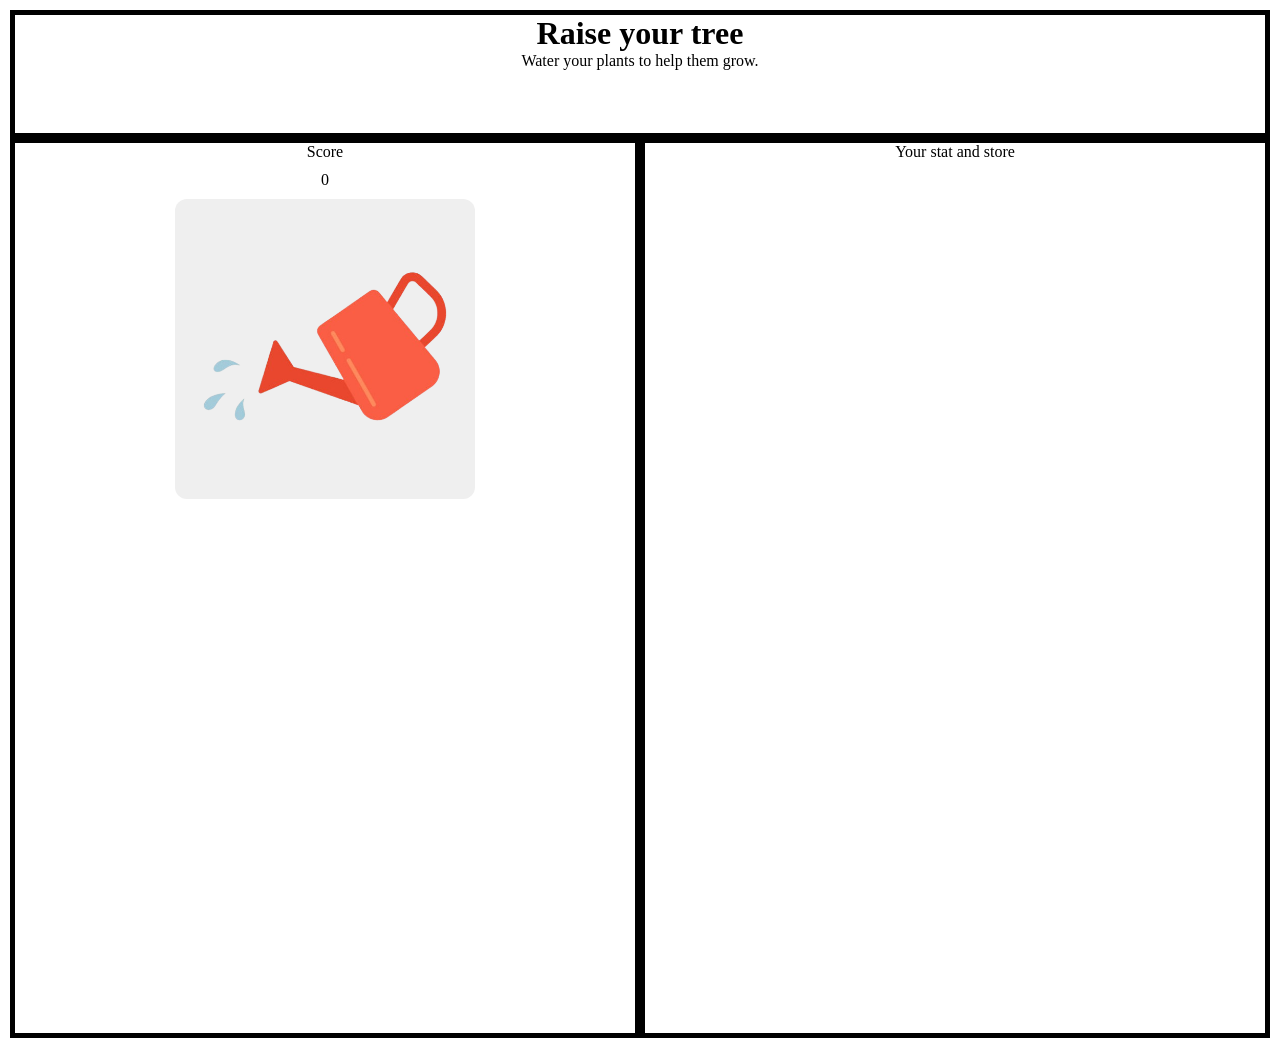
==== ClickGame/index.html @ 253f9447 "add clickerEX and setup mainID's activity Co-authored-by: sahardchd-ai <sahard.chd@gmail.com>" ====
<!doctype html>
<html lang="en">
  <head>
    <meta charset="UTF-8" />
    <meta name="viewport" content="width=device-width, initial-scale=1.0" />
    <title>Raise your tree</title>
    <link rel="stylesheet" href="style.css" />
  </head>
  <body>
    <header>
      <h1 style="text-align: center">Raise your tree</h1>
      <p style="text-align: center">Water your plants to help them grow.</p>
    </header>

    <div id="field">
      <!-- section left -->
      <section id="sectionLeft"> <span id="score">
        Score
      </span>
        <div id="yourCount"></div>
        <button id="btn-watering"></button>
      </section>

      <div id="seperator"></div>
      <!--เส้นแบ่งsection-->

      <!-- section left -->
      <section id="sectionRight">Your stat and store</section>

      <!-- <div id="seperator"></div>เส้นแบ่งsection -->
    </div>
  </body>
  <script src="script.js"></script>
</html>
---- ClickGame/style.css ----
* {
  margin: 0;
  padding: 0;
  box-sizing: border-box;
}

body{
    margin: 0px;
    padding: 10px;
    width: 100%;
    min-height: 100vh;
}

header{
    margin: 0px;
    padding-bottom: 5%;
    border: 5px solid black;
}

#field{
    display: flex;
    justify-content: space-evenly;
    height: 100%;
    align-items: center ;
}

section{
    width: 100%;
    min-height: 100vh;
    display: flex;
    flex-direction: column ;
    /* justify-content: space-around; */
    align-items:center;
    border: 5px solid black;
}

#seperator{
    flex: 1;

}

#yourCount{
    margin: 10px;

}

#btn-watering {
  /* ใส่ url( ... ) ครอบพาธไฟล์รูปภาพเอาไว้ */
  background-image: url("media/istockphoto-1648523249-612x612-removebg-preview.png");
  
  /* แนะนำให้ใส่ 3 บรรทัดนี้เพิ่มเข้าไปด้วย เพื่อให้รูปภาพแสดงผลได้พอดีกับขนาดปุ่ม */
  background-size:contain;       /* ขยายรูปให้เต็มพื้นที่ปุ่ม */
  background-position: center;  /* จัดให้รูปอยู่กึ่งกลางปุ่ม */
  background-repeat: no-repeat; /* ไม่ให้รูปภาพแสดงซ้ำ */
  width:300px;   /* ปรับความกว้างของปุ่ม */
  height:300px;   /* ปรับความสูงของปุ่ม */
  border: none;
  border-radius: 12px; /* เพิ่มความโค้งมนให้ปุ่มดูทันสมัย */
  cursor: pointer;     /* เปลี่ยนเมาส์เป็นรูปมือเวลาชี้ */

}
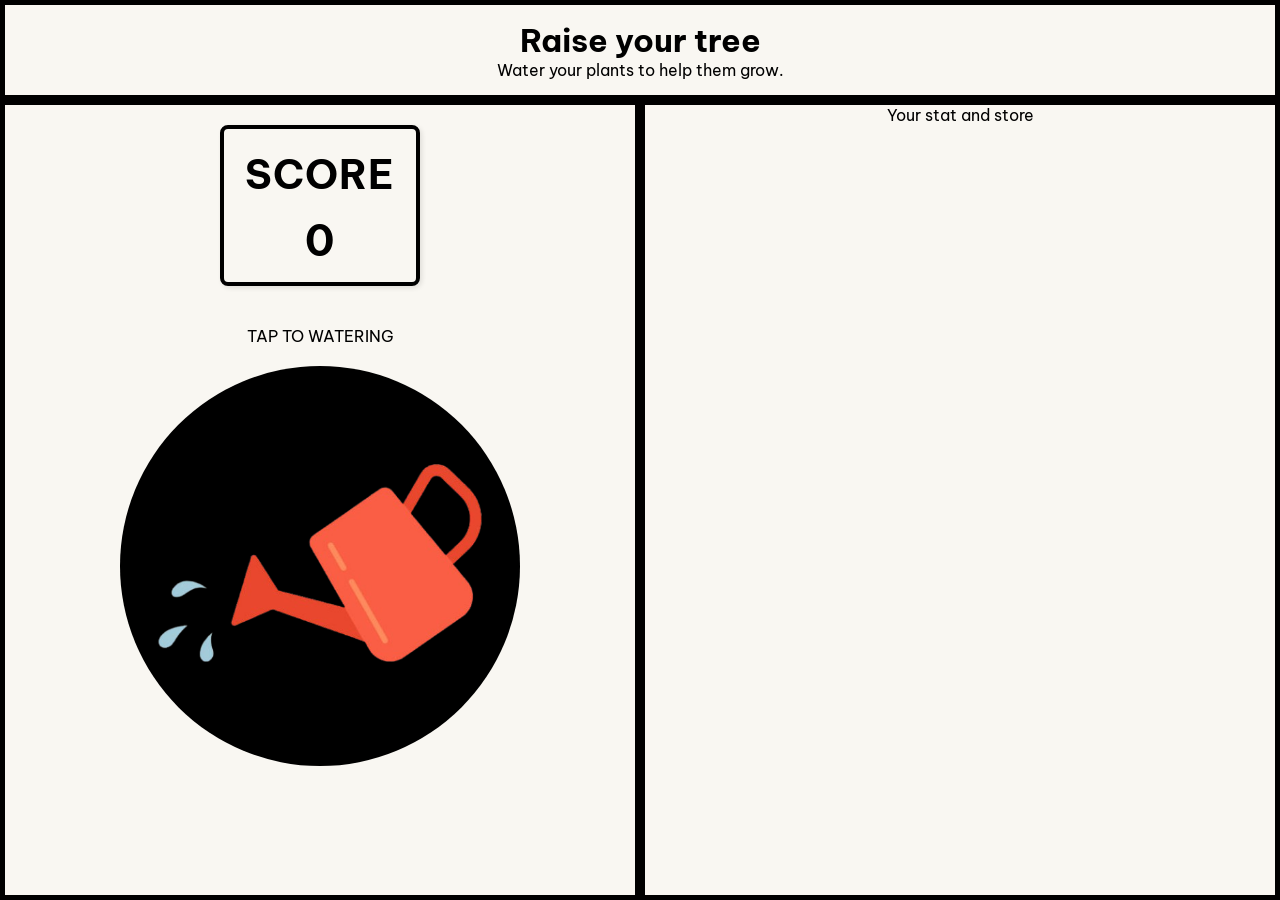
==== commit e7ee4d66: "update Clickgame Co-authored-by: SaharadMk <saharad.ch@gmail.com>" ====
--- a/ClickGame/index.html
+++ b/ClickGame/index.html
@@ -5,6 +5,12 @@
     <meta name="viewport" content="width=device-width, initial-scale=1.0" />
     <title>Raise your tree</title>
     <link rel="stylesheet" href="style.css" />
+    <link rel="preconnect" href="https://fonts.googleapis.com" />
+    <link rel="preconnect" href="https://fonts.gstatic.com" crossorigin />
+    <link
+      href="https://fonts.googleapis.com/css2?family=Be+Vietnam+Pro:ital,wght@0,100;0,200;0,300;0,400;0,500;0,600;0,700;0,800;0,900;1,100;1,200;1,300;1,400;1,500;1,600;1,700;1,800;1,900&display=swap"
+      rel="stylesheet"
+    />
   </head>
   <body>
     <header>
@@ -14,10 +20,18 @@
 
     <div id="field">
       <!-- section left -->
-      <section id="sectionLeft"> <span id="score">
-        Score
-      </span>
-        <div id="yourCount"></div>
+      <section id="sectionLeft">
+        <div id="scoreText">
+          <div>Score</div>
+          <div id="scoreCount">
+            <img
+              alt="Sapling Logo"
+              class="leaves-icon"
+              src="media/clicktreeicon.jpg"
+            />
+          </div>
+        </div>
+        <div id="tree-hint">TAP TO WATERING</div>
         <button id="btn-watering"></button>
       </section>
 
--- a/ClickGame/style.css
+++ b/ClickGame/style.css
@@ -2,60 +2,146 @@
   margin: 0;
   padding: 0;
   box-sizing: border-box;
+  font-family: "Be Vietnam Pro", sans-serif;
 }
 
-body{
-    margin: 0px;
-    padding: 10px;
-    width: 100%;
-    min-height: 100vh;
+/* ลบ padding ออก และตั้ง body ให้เป็น Flexbox แนวตั้ง */
+body {
+  width: 100vw;
+  height: 100vh;
+  background-color: #f9f7f2;
+  overflow: hidden; /* ป้องกันแถบสกรอลล์ */
+  display: flex;
+  flex-direction: column;
 }
 
-header{
-    margin: 0px;
-    padding-bottom: 5%;
-    border: 5px solid black;
+/* Header กำหนดความสูงคงที่ หรือใช้ padding แบบพอดีๆ */
+header {
+  padding: 15px 0;
+  border: 5px solid black;
+  text-align: center;
 }
 
-#field{
-    display: flex;
-    justify-content: space-evenly;
-    height: 100%;
-    align-items: center ;
+/* #field จะดึงพื้นที่ความสูงส่วนที่เหลือทั้งหมดของหน้าจอมาใช้ */
+#field {
+  flex: 1;
+  display: flex;
+  width: 100%;
+  height: 100%;
 }
 
-section{
-    width: 100%;
-    min-height: 100vh;
-    display: flex;
-    flex-direction: column ;
-    /* justify-content: space-around; */
-    align-items:center;
-    border: 5px solid black;
+/* ปรับ section (ฝั่งซ้ายและฝั่งขวา) ให้ขยายเต็มความสูงและแบ่งครึ่งพอดี */
+section {
+  flex: 1; /* ขยายกว้างเท่าๆ กัน */
+  height: 100%;
+  display: flex;
+  flex-direction: column;
+  align-items: center;
+  /* จัดเนื้อหาตรงกลางแนวตั้ง */
+  /* justify-content: space-around; */
+  border: 5px solid black;
 }
 
-#seperator{
-    flex: 1;
-
+#sectionLeft {
+  height: 100%;
+  display: flex;
+  flex-direction: column;
+  align-items: center;
+  /* จัดเนื้อหาตรงกลางแนวตั้ง */
+  /* justify-content: space-between; */
 }
 
-#yourCount{
-    margin: 10px;
+#sectionRight {
+  display: flex;
+  flex-direction: column;
+  justify-content: flex-start;
+}
 
+#seperator {
+  width: auto;
+  /* flex: 1; */
+}
+
+#scoreText {
+  margin: 20px;
+  padding: 20px;
+
+  /* 1. ปรับปรุงเส้นขอบให้ดูโมเดิร์นและชัดเจน (ลบ border-style: groove ออก) */
+  border: 4px solid black;
+  border-radius: 8px; /* เพิ่มความโค้งมนเล็กน้อยให้ดูไม่แข็งเกินไป */
+
+  /* 2. กำหนดขนาดกล่องตามต้องการ */
+  box-sizing: border-box;
+  width: 200px;
+  height: auto; /* ลดความสูงลงเล็กน้อยเพื่อให้ดูสมดุลกับข้อความเดียว */
+  gap: 20px;
+
+  /* 3. **จุดสำคัญ** จัดกึ่งกลางข้อความทั้งแนวตั้งและแนวนอนภายในกล่อง */
+  display: flex; /* เปลี่ยนกล่องนี้ให้เป็น Flex Container */
+  flex-direction: column;
+  justify-content: center; /* จัดกึ่งกลางแนวนอน */
+  align-items: center; /* จัดกึ่งกลางแนวตั้ง */
+
+  /* 4. ปรับแต่งตัวอักษรให้สวยงาม */
+  font-weight: bold; /* ทำตัวหนา */
+  font-size: 40px; /* ปรับขนาดตามชอบ */
+  text-transform: uppercase; /* ทำตัวพิมพ์ใหญ่ทั้งหมด (ถ้าชอบสไตล์นี้) */
+  letter-spacing: 1px; /* เพิ่มระยะห่างระหว่างตัวอักษรเล็กน้อย */
+
+  /* (ตัวเลือกเสริม) เพิ่มเงาให้กล่องดูมีมิติ */
+  box-shadow: 2px 2px 5px rgba(0, 0, 0, 0.1);
+}
+
+/* กำหนดขนาดให้ไอคอน */
+.leaves-icon {
+  width: 32px;         /* กำหนดความกว้างของไอคอน */
+  height: 32px;        /* กำหนดความสูงของไอคอน */
+  object-fit: contain;  /* ปรับให้รูปคงสัดส่วนเดิม ไม่เบี้ยว */
+  display: inline-block;
+  vertical-align: middle;
+}
+
+#tree-hint{
+  margin: 20px;
+}
+
+#scoreCount {
+  margin-bottom: 50px;
+  font-size: 42px;
+  font-weight: bold;
+  line-height: 1; /* ลบระยะห่างขอบบน-ล่างส่วนเกินของตัวเลข */
+  margin: 0;
 }
 
 #btn-watering {
-  /* ใส่ url( ... ) ครอบพาธไฟล์รูปภาพเอาไว้ */
   background-image: url("media/istockphoto-1648523249-612x612-removebg-preview.png");
-  
-  /* แนะนำให้ใส่ 3 บรรทัดนี้เพิ่มเข้าไปด้วย เพื่อให้รูปภาพแสดงผลได้พอดีกับขนาดปุ่ม */
-  background-size:contain;       /* ขยายรูปให้เต็มพื้นที่ปุ่ม */
-  background-position: center;  /* จัดให้รูปอยู่กึ่งกลางปุ่ม */
-  background-repeat: no-repeat; /* ไม่ให้รูปภาพแสดงซ้ำ */
-  width:300px;   /* ปรับความกว้างของปุ่ม */
-  height:300px;   /* ปรับความสูงของปุ่ม */
+  background-color: black;
+  background-size: contain;
+  background-position: center;
+  background-repeat: no-repeat;
+  width: 400px;
+  height: 400px;
   border: none;
-  border-radius: 12px; /* เพิ่มความโค้งมนให้ปุ่มดูทันสมัย */
-  cursor: pointer;     /* เปลี่ยนเมาส์เป็นรูปมือเวลาชี้ */
+  border-radius: 100%;
+  cursor: pointer;
+}
 
-}+@keyframes treeBop {
+  0% {
+    /* ขนาดเดิม และ มุมเดิม (0 องศา) */
+    transform: scale(1) rotate(0deg);
+  }
+  50% {
+    /* ขยายขึ้น 15% พร้อมกับหมุนไปทางขวา 10 องศา */
+    transform: scale(1.15) rotate(-20deg);
+  }
+  100% {
+    /* กลับมาขนาดเดิม และ มุมเดิม */
+    transform: scale(1) rotate(0deg);
+  }
+}
+
+/* ส่วนเรียกใช้ยังคงเดิม */
+.treeActive {
+  animation: treeBop 0.2s ease-in-out;
+}
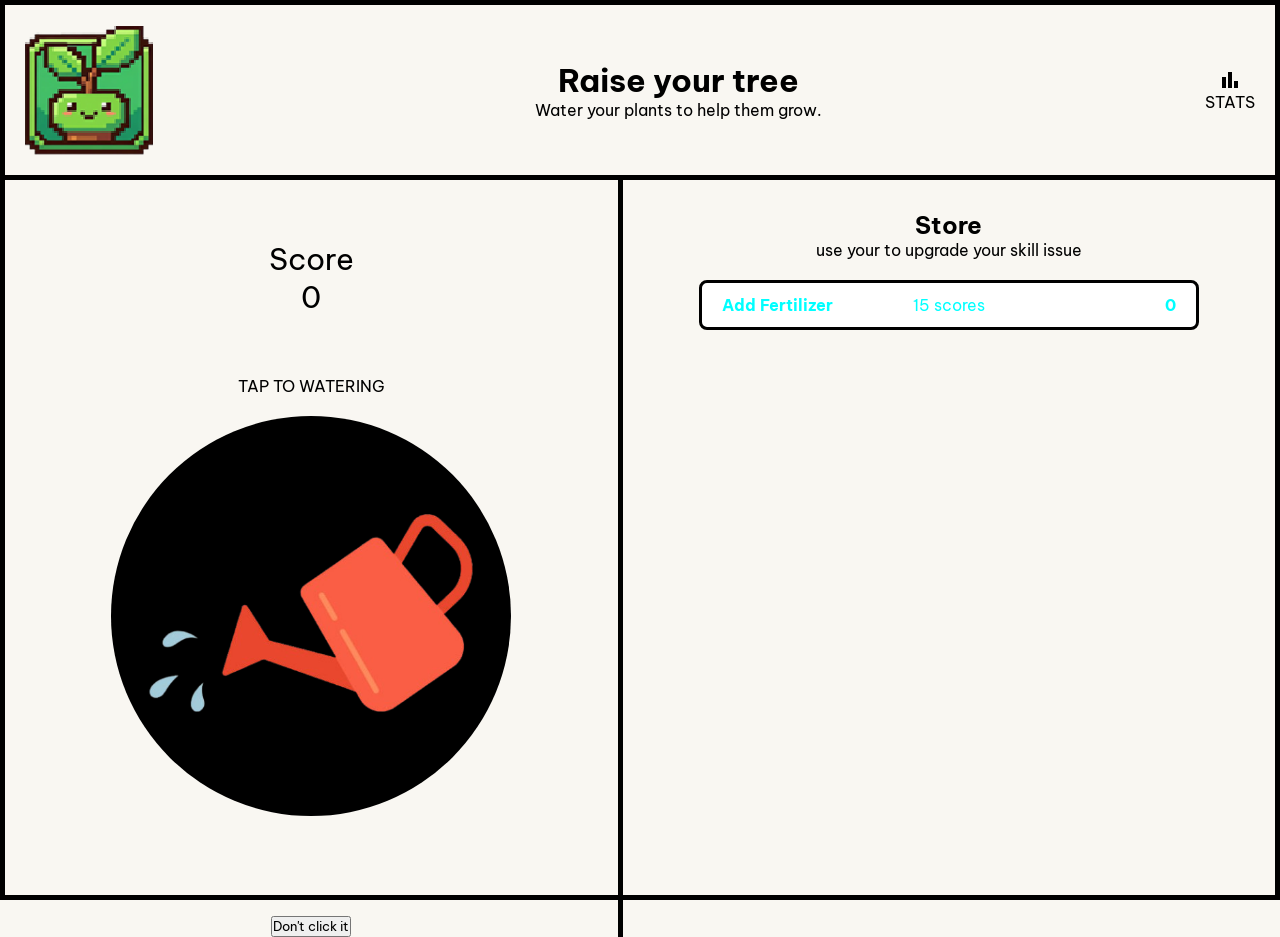
==== commit 335f7d32: "update Clickergame2 Co-authored-by: SaharadMk <saharad.ch@gmail.com>" ====
--- a/ClickGame/index.html
+++ b/ClickGame/index.html
@@ -11,11 +11,28 @@
       href="https://fonts.googleapis.com/css2?family=Be+Vietnam+Pro:ital,wght@0,100;0,200;0,300;0,400;0,500;0,600;0,700;0,800;0,900;1,100;1,200;1,300;1,400;1,500;1,600;1,700;1,800;1,900&display=swap"
       rel="stylesheet"
     />
+    <link
+      rel="stylesheet"
+      href="https://fonts.googleapis.com/css2?family=Material+Symbols+Outlined:opsz,wght,FILL,GRAD@24,400,0,0"
+    />
   </head>
   <body>
     <header>
-      <h1 style="text-align: center">Raise your tree</h1>
-      <p style="text-align: center">Water your plants to help them grow.</p>
+      <a href="index.html">
+        <img
+          src="media/clicktreeicon-removebg-preview2.png"
+          alt="Sapling Logo"
+          class="leaves-icon"
+        />
+      </a>
+      <div id="headTitle">
+        <h1>Raise your tree</h1>
+        <p>Water your plants to help them grow.</p>
+      </div>
+      <div class="stats-btn" type="button">
+        <span class="material-symbols-outlined" id="statIcon">bar_chart</span>
+        <span class="btn-label">STATS</span>
+      </div>
     </header>
 
     <div id="field">
@@ -23,23 +40,34 @@
       <section id="sectionLeft">
         <div id="scoreText">
           <div>Score</div>
-          <div id="scoreCount">
-            <img
-              alt="Sapling Logo"
-              class="leaves-icon"
-              src="media/clicktreeicon.jpg"
-            />
-          </div>
+          <div id="scoreCount"></div>
         </div>
         <div id="tree-hint">TAP TO WATERING</div>
         <button id="btn-watering"></button>
+        <button id="btn-reset">Don't click it</button>
       </section>
 
       <div id="seperator"></div>
       <!--เส้นแบ่งsection-->
 
-      <!-- section left -->
-      <section id="sectionRight">Your stat and store</section>
+      <!-- section right -->
+      <section id="sectionRight">
+        <div>
+          <h2>Store</h2>
+          <p>use your to upgrade your skill issue</p>
+        </div>
+        <div id="upgradeStore">
+          <div id="upgrade">
+            <p class="upgrade-title">Add Fertilizer</p>
+
+            <p class="upgrade-cost">15 scores</p>
+
+            <p id="fertilizerCount" class="upgrade-count">0</p>
+          </div>
+          <div></div>
+          <div></div>
+        </div>
+      </section>
 
       <!-- <div id="seperator"></div>เส้นแบ่งsection -->
     </div>
--- a/ClickGame/style.css
+++ b/ClickGame/style.css
@@ -5,112 +5,82 @@
   font-family: "Be Vietnam Pro", sans-serif;
 }
 
-/* ลบ padding ออก และตั้ง body ให้เป็น Flexbox แนวตั้ง */
 body {
   width: 100vw;
   height: 100vh;
   background-color: #f9f7f2;
-  overflow: hidden; /* ป้องกันแถบสกรอลล์ */
+  /* ป้องกันแถบสกรอลล์ */
+  /* overflow: hidden;  */
   display: flex;
   flex-direction: column;
+  border: 5px solid black;
 }
 
-/* Header กำหนดความสูงคงที่ หรือใช้ padding แบบพอดีๆ */
 header {
-  padding: 15px 0;
-  border: 5px solid black;
+  display: flex;
+  justify-content: space-between;
+  align-items: center;
+  height: 200px;
+  padding: 20px 20px;
+  border-bottom: 5px solid black;
+  box-sizing: border-box;
+}
+
+.leaves-icon {
+  display: flex;
+  box-sizing: border-box;
+  height: 130px;
+  width: auto;
+  cursor: pointer;
+  image-rendering: pixelated;
+  /* align-items: center; */
+  /* border: none; ถ้าต้องการเอาเส้นขอบออกด้วย */
+  /* outline: none; */
+  /* cursor: pointer; */
+  /* object-fit: contain; */
+}
+#headTitle {
+  text-align: center;
+  flex-shrink: 0;
+}
+
+.stats-btn {
+  display: flex;
+  flex-direction: column;
+  align-items: center;
+  justify-content: center;
+  cursor: pointer;
+  background: transparent;
+  border: none;
+}
+
+#field {
+  display: flex;
+  flex: 1; /* ยืดกินพื้นที่ส่วนล่างทั้งหมด */
+  width: 100%;
+  align-items: flex-start; /* จัดเนื้อหาภายในให้อยู่กึ่งกลางแนวตั้ง */
+  box-sizing: border-box;
+}
+
+#sectionLeft {
+  display: flex;
+  flex-direction: column;
+  align-items: center;
+  flex: 1;
+  justify-content: flex-start;
+  padding-top: 30px;
+}
+
+#scoreText {
+  /* 3. ปรับ padding ออก แล้วใช้ margin เว้นระยะห่างด้านล่างแทน */
+  padding: 30px 0;
+  margin-bottom: 10px;
+  font-size: 30px;
   text-align: center;
 }
 
-/* #field จะดึงพื้นที่ความสูงส่วนที่เหลือทั้งหมดของหน้าจอมาใช้ */
-#field {
-  flex: 1;
-  display: flex;
-  width: 100%;
-  height: 100%;
-}
-
-/* ปรับ section (ฝั่งซ้ายและฝั่งขวา) ให้ขยายเต็มความสูงและแบ่งครึ่งพอดี */
-section {
-  flex: 1; /* ขยายกว้างเท่าๆ กัน */
-  height: 100%;
-  display: flex;
-  flex-direction: column;
-  align-items: center;
-  /* จัดเนื้อหาตรงกลางแนวตั้ง */
-  /* justify-content: space-around; */
-  border: 5px solid black;
-}
-
-#sectionLeft {
-  height: 100%;
-  display: flex;
-  flex-direction: column;
-  align-items: center;
-  /* จัดเนื้อหาตรงกลางแนวตั้ง */
-  /* justify-content: space-between; */
-}
-
-#sectionRight {
-  display: flex;
-  flex-direction: column;
-  justify-content: flex-start;
-}
-
-#seperator {
-  width: auto;
-  /* flex: 1; */
-}
-
-#scoreText {
-  margin: 20px;
-  padding: 20px;
-
-  /* 1. ปรับปรุงเส้นขอบให้ดูโมเดิร์นและชัดเจน (ลบ border-style: groove ออก) */
-  border: 4px solid black;
-  border-radius: 8px; /* เพิ่มความโค้งมนเล็กน้อยให้ดูไม่แข็งเกินไป */
-
-  /* 2. กำหนดขนาดกล่องตามต้องการ */
-  box-sizing: border-box;
-  width: 200px;
-  height: auto; /* ลดความสูงลงเล็กน้อยเพื่อให้ดูสมดุลกับข้อความเดียว */
-  gap: 20px;
-
-  /* 3. **จุดสำคัญ** จัดกึ่งกลางข้อความทั้งแนวตั้งและแนวนอนภายในกล่อง */
-  display: flex; /* เปลี่ยนกล่องนี้ให้เป็น Flex Container */
-  flex-direction: column;
-  justify-content: center; /* จัดกึ่งกลางแนวนอน */
-  align-items: center; /* จัดกึ่งกลางแนวตั้ง */
-
-  /* 4. ปรับแต่งตัวอักษรให้สวยงาม */
-  font-weight: bold; /* ทำตัวหนา */
-  font-size: 40px; /* ปรับขนาดตามชอบ */
-  text-transform: uppercase; /* ทำตัวพิมพ์ใหญ่ทั้งหมด (ถ้าชอบสไตล์นี้) */
-  letter-spacing: 1px; /* เพิ่มระยะห่างระหว่างตัวอักษรเล็กน้อย */
-
-  /* (ตัวเลือกเสริม) เพิ่มเงาให้กล่องดูมีมิติ */
-  box-shadow: 2px 2px 5px rgba(0, 0, 0, 0.1);
-}
-
-/* กำหนดขนาดให้ไอคอน */
-.leaves-icon {
-  width: 32px;         /* กำหนดความกว้างของไอคอน */
-  height: 32px;        /* กำหนดความสูงของไอคอน */
-  object-fit: contain;  /* ปรับให้รูปคงสัดส่วนเดิม ไม่เบี้ยว */
-  display: inline-block;
-  vertical-align: middle;
-}
-
-#tree-hint{
-  margin: 20px;
-}
-
-#scoreCount {
-  margin-bottom: 50px;
-  font-size: 42px;
-  font-weight: bold;
-  line-height: 1; /* ลบระยะห่างขอบบน-ล่างส่วนเกินของตัวเลข */
-  margin: 0;
+#tree-hint {
+  padding: 20px 0;
 }
 
 #btn-watering {
@@ -124,6 +94,8 @@
   border: none;
   border-radius: 100%;
   cursor: pointer;
+  padding: 100px;
+  margin-bottom: 100px;
 }
 
 @keyframes treeBop {
@@ -145,3 +117,62 @@
 .treeActive {
   animation: treeBop 0.2s ease-in-out;
 }
+
+#seperator {
+  align-self: stretch; /* ยืดเต็มความสูงของ .main-container */
+  border-left: 5px solid black; /* ความหนาเส้น */
+  margin: 0; /* เว้นระยะห่างซ้าย-ขวา */
+}
+
+#sectionRight {
+  flex: 1; /* บังคับกินพื้นที่ 50% ของฝั่งขวาเท่ากับฝั่งซ้าย */
+  display: flex;
+  flex-direction: column;
+  align-items: center; /* หรือ flex-start หากต้องการชิดซ้ายภายในฝั่งขวา */
+  padding: 20px;
+  justify-content: flex-start;
+  padding-top: 30px;
+  text-align: center;
+}
+
+#upgradeStore {
+  width: 100%; /* ให้กล่องร้านค้าขยายเต็มพื้นที่ฝั่งขวา */
+  max-width: 500px; /* กำหนดความกว้างสูงสุดเพื่อความสวยงาม */
+  margin-top: 20px;
+  display: flex;
+  flex-direction: column;
+  gap: 12px; /* ระยะห่างระหว่างปุ่มอัปเกรดแต่ละอัน */
+}
+
+#upgrade{
+  display: flex;
+  align-items: center; /* จัดให้อยู่กึ่งกลางแนวตั้งเท่ากัน */
+  justify-content: space-between; /* กระจาย 3 ส่วน: ซ้ายสุด - กลาง - ขวาสุด */
+
+  width: 100%;
+  padding: 12px 20px;
+  background-color: #ffffff; /* เปลี่ยนสีพื้นหลังตามชอบ */
+  color: aqua;
+  border: 3px solid black;
+  border-radius: 8px;
+  box-sizing: border-box;
+  cursor: pointer;
+}
+
+/* --- จัดการพื้นที่กึ่งกลาง --- */
+.upgrade-title {
+  flex: 1;
+  text-align: left;              /* ชิดซ้าย */
+  font-weight: bold;
+}
+
+.upgrade-cost {
+  flex: 1;
+  text-align: center;            /* ตรงกลางเป๊ะ */
+}
+
+.upgrade-count {
+  flex: 1;
+  text-align: right;             /* ชิดขวา */
+  font-weight: bold;
+}
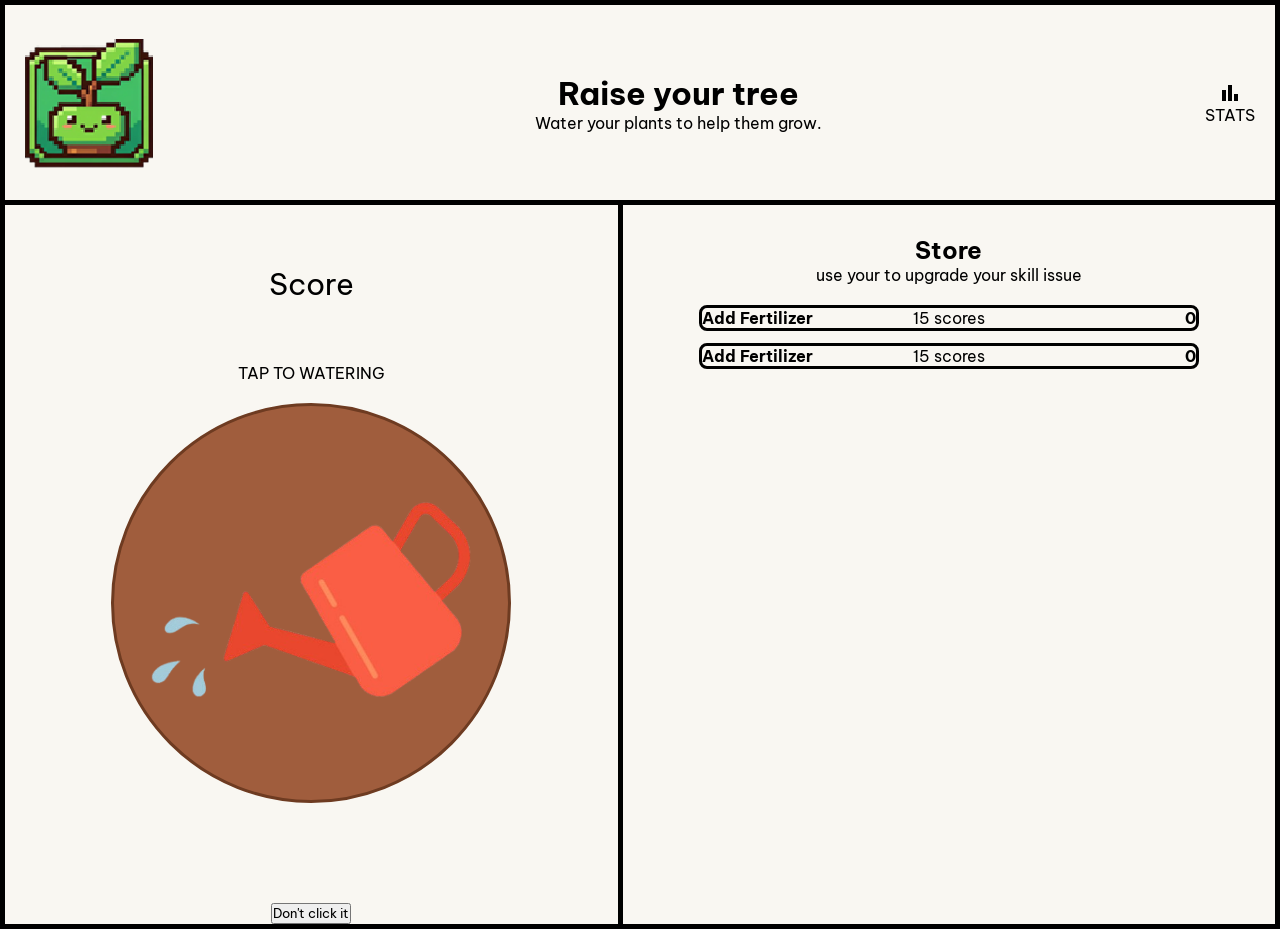
==== commit 6cf89387: "update Clickergame3 Co-authored-by: SaharadMk <saharad.ch@gmail.com>" ====
--- a/ClickGame/index.html
+++ b/ClickGame/index.html
@@ -57,14 +57,20 @@
           <p>use your to upgrade your skill issue</p>
         </div>
         <div id="upgradeStore">
-          <div id="upgrade">
+          <div id="upgrade1" class="canBuy">
             <p class="upgrade-title">Add Fertilizer</p>
 
             <p class="upgrade-cost">15 scores</p>
 
-            <p id="fertilizerCount" class="upgrade-count">0</p>
+            <p id="fertilizerCount1" class="upgrade-count">0</p>
           </div>
-          <div></div>
+          <div id="upgrade2" class="canBuy">
+            <p class="upgrade-title">Add Fertilizer</p>
+
+            <p class="upgrade-cost">15 scores</p>
+
+            <p id="fertilizerCount2" class="upgrade-count">0</p>
+          </div>
           <div></div>
         </div>
       </section>
--- a/ClickGame/style.css
+++ b/ClickGame/style.css
@@ -7,7 +7,7 @@
 
 body {
   width: 100vw;
-  height: 100vh;
+  /* height: 100vh; */
   background-color: #f9f7f2;
   /* ป้องกันแถบสกรอลล์ */
   /* overflow: hidden;  */
@@ -33,11 +33,7 @@
   width: auto;
   cursor: pointer;
   image-rendering: pixelated;
-  /* align-items: center; */
-  /* border: none; ถ้าต้องการเอาเส้นขอบออกด้วย */
-  /* outline: none; */
-  /* cursor: pointer; */
-  /* object-fit: contain; */
+
 }
 #headTitle {
   text-align: center;
@@ -61,6 +57,8 @@
   align-items: flex-start; /* จัดเนื้อหาภายในให้อยู่กึ่งกลางแนวตั้ง */
   box-sizing: border-box;
 }
+
+/* SectionLeft */
 
 #sectionLeft {
   display: flex;
@@ -85,13 +83,13 @@
 
 #btn-watering {
   background-image: url("media/istockphoto-1648523249-612x612-removebg-preview.png");
-  background-color: black;
+  background-color: #A05D3D;
   background-size: contain;
   background-position: center;
   background-repeat: no-repeat;
   width: 400px;
   height: 400px;
-  border: none;
+  border: solid #6E3B21;
   border-radius: 100%;
   cursor: pointer;
   padding: 100px;
@@ -124,6 +122,8 @@
   margin: 0; /* เว้นระยะห่างซ้าย-ขวา */
 }
 
+/* SectionRight */
+
 #sectionRight {
   flex: 1; /* บังคับกินพื้นที่ 50% ของฝั่งขวาเท่ากับฝั่งซ้าย */
   display: flex;
@@ -144,15 +144,11 @@
   gap: 12px; /* ระยะห่างระหว่างปุ่มอัปเกรดแต่ละอัน */
 }
 
-#upgrade{
+.canBuy {
   display: flex;
   align-items: center; /* จัดให้อยู่กึ่งกลางแนวตั้งเท่ากัน */
   justify-content: space-between; /* กระจาย 3 ส่วน: ซ้ายสุด - กลาง - ขวาสุด */
 
-  width: 100%;
-  padding: 12px 20px;
-  background-color: #ffffff; /* เปลี่ยนสีพื้นหลังตามชอบ */
-  color: aqua;
   border: 3px solid black;
   border-radius: 8px;
   box-sizing: border-box;
@@ -162,17 +158,43 @@
 /* --- จัดการพื้นที่กึ่งกลาง --- */
 .upgrade-title {
   flex: 1;
-  text-align: left;              /* ชิดซ้าย */
+  text-align: left; /* ชิดซ้าย */
   font-weight: bold;
 }
 
 .upgrade-cost {
   flex: 1;
-  text-align: center;            /* ตรงกลางเป๊ะ */
+  text-align: center; /* ตรงกลางเป๊ะ */
 }
 
 .upgrade-count {
   flex: 1;
-  text-align: right;             /* ชิดขวา */
+  text-align: right; /* ชิดขวา */
   font-weight: bold;
 }
+
+.is-disabled {
+  width: 100%;
+  padding: 10px 20px;
+  background-color: #e0e0e0; /* เปลี่ยนเป็นสีเทาอ่อนเพื่อให้ดูเหมือนปิดใช้งาน */
+  color: #888888; /* ตัวหนังสือสีเทาเข้มขึ้นเล็กน้อยให้อ่านง่ายแต่ยังดูdisabled */
+  border: 3px solid #cccccc; /* ขอบสีเทาอ่อนลง */
+  border-radius: 8px;
+  box-sizing: border-box;
+  cursor: not-allowed; /* แสดงไอคอนห้ามกด */
+  opacity: 0.7; /* ทำให้ปุ่มดูจางลงเล็กน้อย */
+  pointer-events: none;
+}
+
+.is-active {
+  width: 100%;
+  padding: 20px 40px;
+  background-color: #216b39;
+  color: white;
+  border: 3px solid #2c7844;
+  border-radius: 8px;
+  background-size: 100% 100%;
+
+  box-sizing: border-box;
+  cursor: pointer;
+}
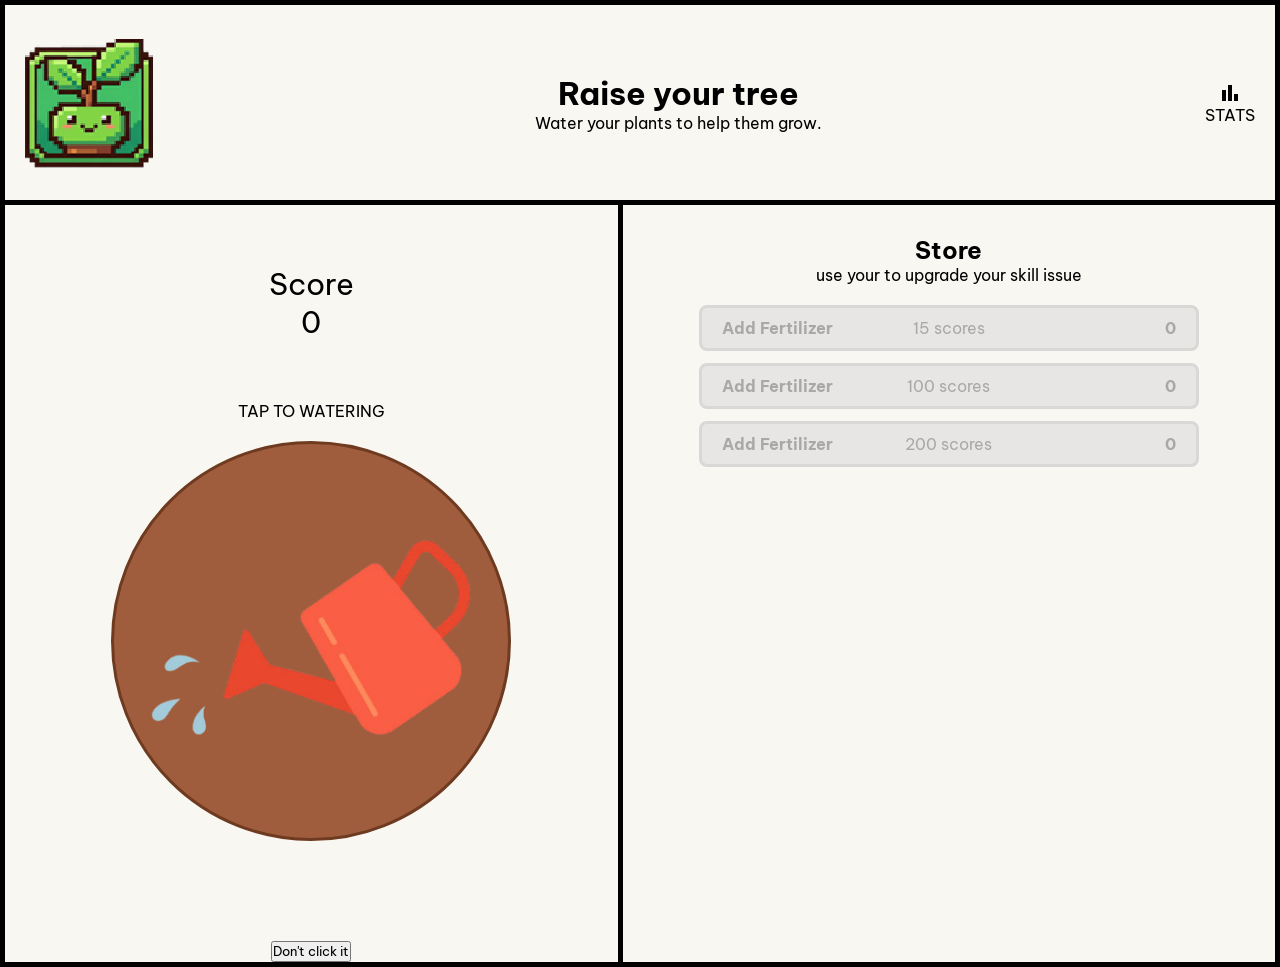
==== commit 22726034: "update Clickergame4 Co-authored-by: SaharadMk <saharad.ch@gmail.com>" ====
--- a/ClickGame/index.html
+++ b/ClickGame/index.html
@@ -62,14 +62,21 @@
 
             <p class="upgrade-cost">15 scores</p>
 
-            <p id="fertilizerCount1" class="upgrade-count">0</p>
+            <p id="upgradeCount1" class="upgrade-count">0</p>
           </div>
           <div id="upgrade2" class="canBuy">
             <p class="upgrade-title">Add Fertilizer</p>
 
-            <p class="upgrade-cost">15 scores</p>
+            <p class="upgrade-cost">100 scores</p>
 
-            <p id="fertilizerCount2" class="upgrade-count">0</p>
+            <p id="upgradeCount2" class="upgrade-count">0</p>
+          </div>
+          <div id="upgrade3" class="canBuy">
+            <p class="upgrade-title">Add Fertilizer</p>
+
+            <p class="upgrade-cost">200 scores</p>
+
+            <p id="upgradeCount3" class="upgrade-count">0</p>
           </div>
           <div></div>
         </div>
@@ -78,5 +85,5 @@
       <!-- <div id="seperator"></div>เส้นแบ่งsection -->
     </div>
   </body>
-  <script src="script.js"></script>
+  <script src="testscript copy.js"></script>
 </html>
